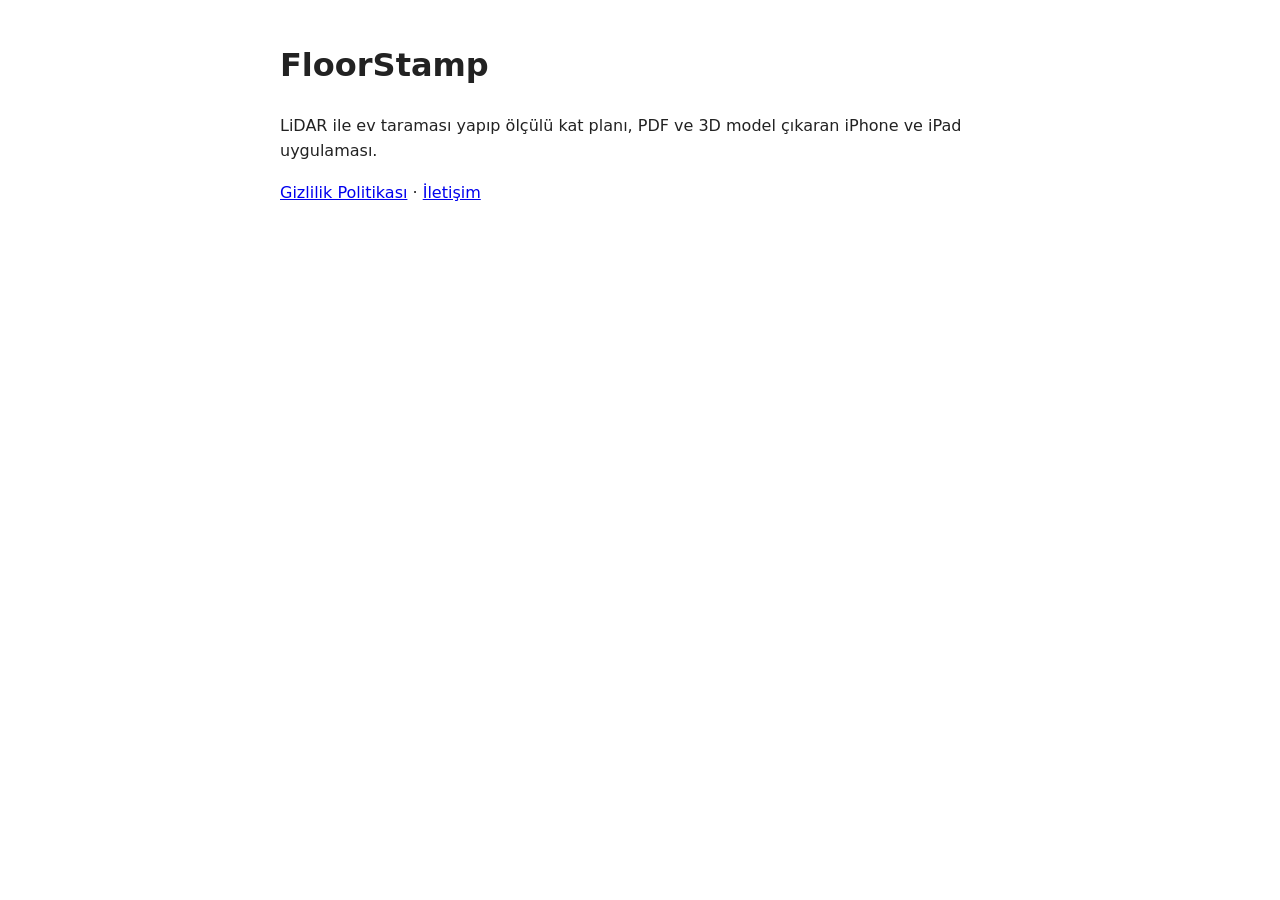
==== index.html @ 36d87bac "FloorStamp gizlilik ve tanıtım sayfası" ====
<!doctype html>
<html lang="tr"><head><meta charset="utf-8"><meta name="viewport" content="width=device-width,initial-scale=1">
<title>FloorStamp</title>
<style>body{font:16px/1.6 -apple-system,system-ui,sans-serif;max-width:720px;margin:40px auto;padding:0 16px;color:#222;background:#fff}</style></head>
<body><h1>FloorStamp</h1><p>LiDAR ile ev taraması yapıp ölçülü kat planı, PDF ve 3D model çıkaran iPhone ve iPad uygulaması.</p>
<p><a href="gizlilik.html">Gizlilik Politikası</a> · <a href="mailto:agimnat@gmail.com">İletişim</a></p></body></html>
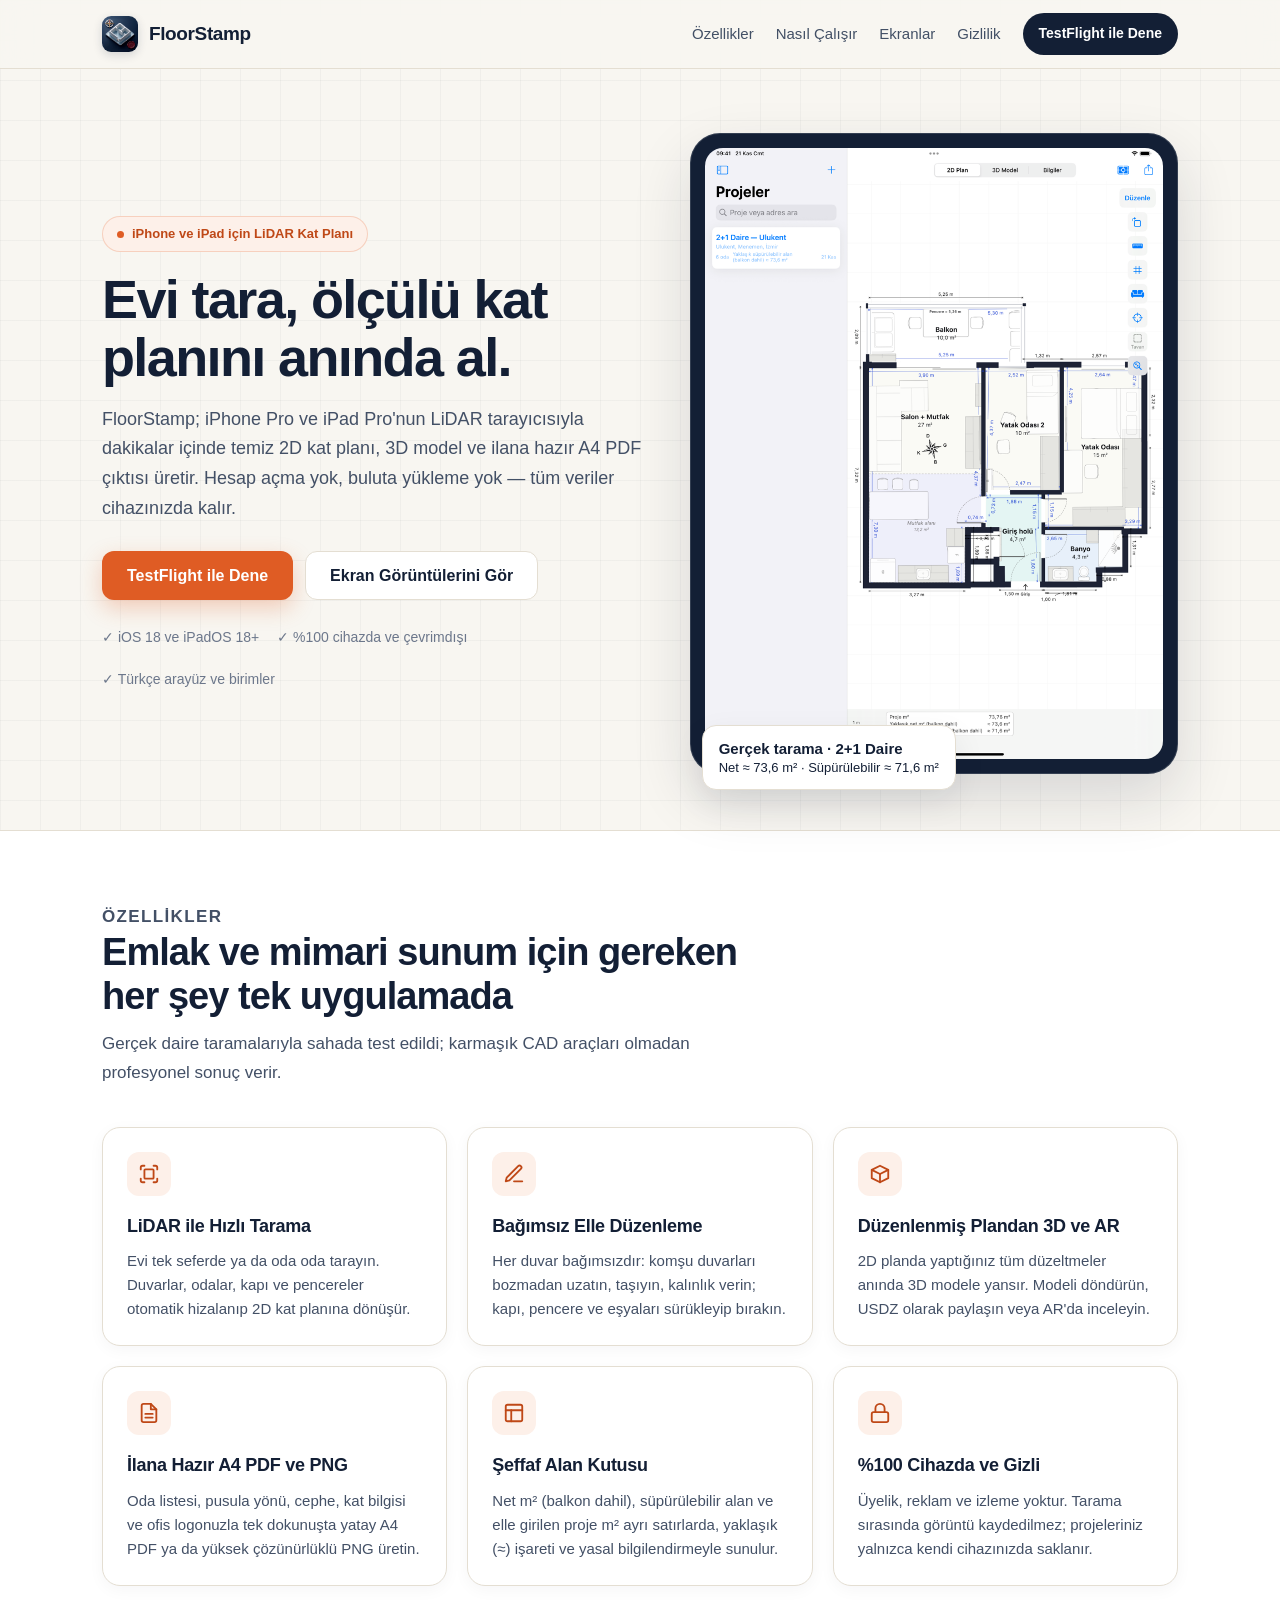
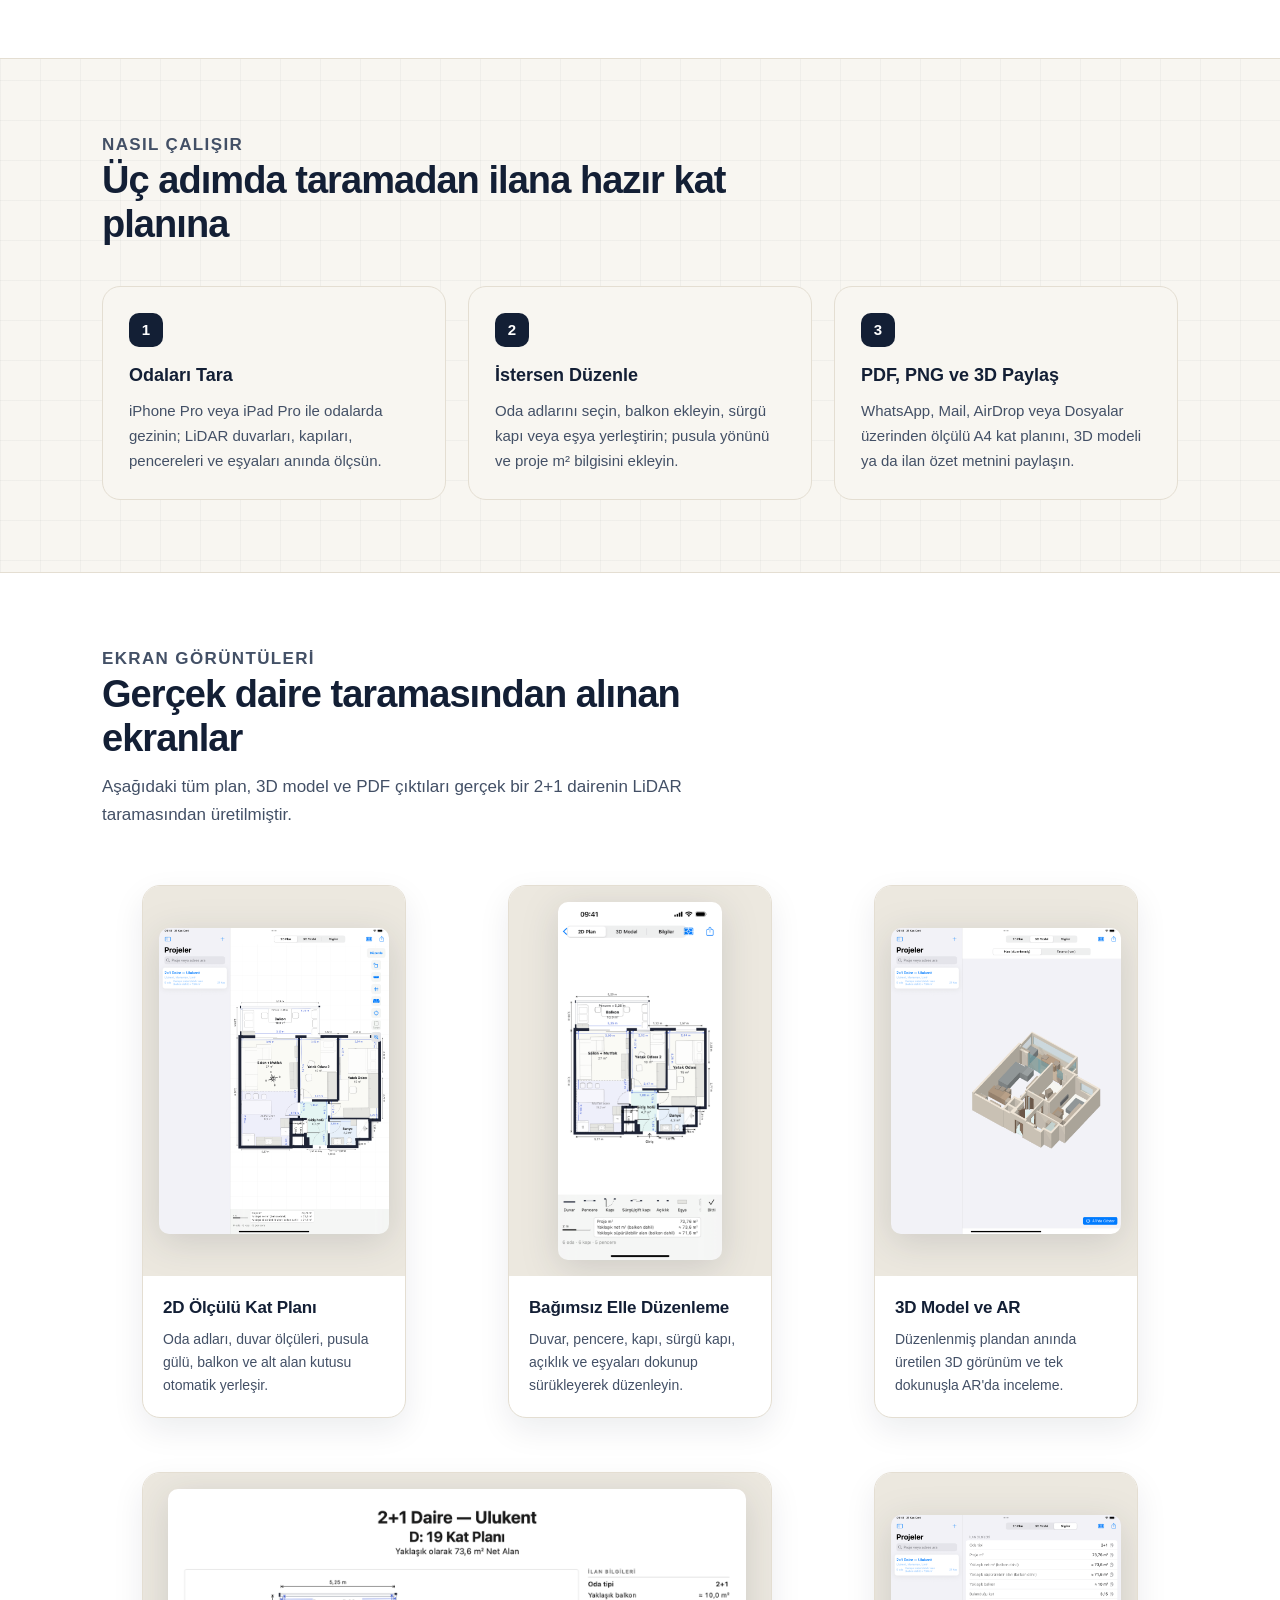
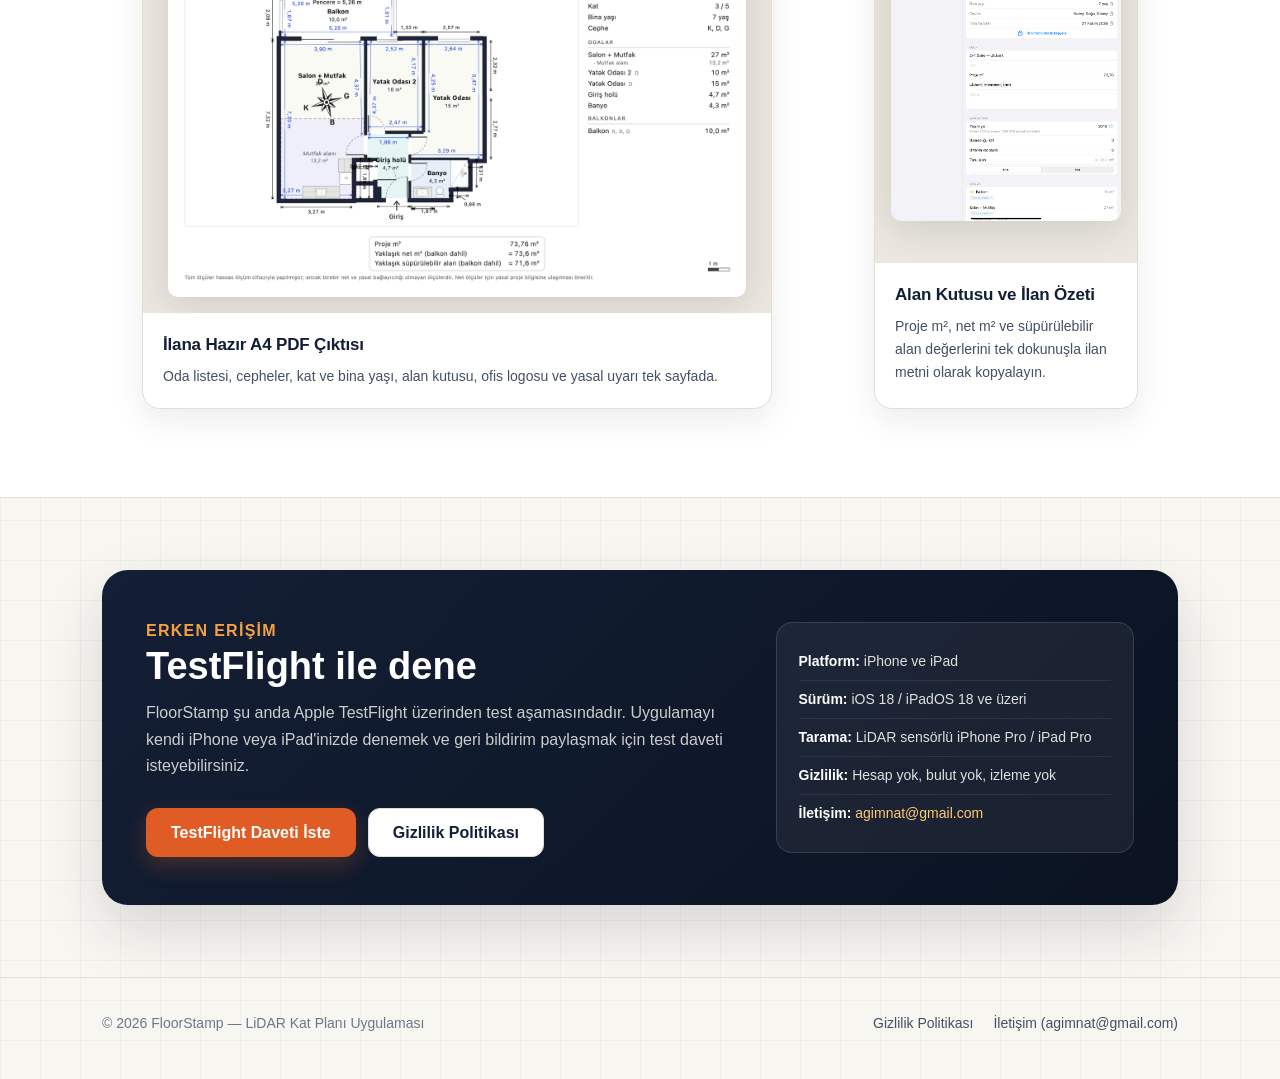
==== commit 7b5d1139: "Tanıtım sitesi yenilendi; FloorStamp simgesi ve ekran görüntüleri" ====
--- a/index.html
+++ b/index.html
@@ -1,6 +1,255 @@
 <!doctype html>
-<html lang="tr"><head><meta charset="utf-8"><meta name="viewport" content="width=device-width,initial-scale=1">
-<title>FloorStamp</title>
-<style>body{font:16px/1.6 -apple-system,system-ui,sans-serif;max-width:720px;margin:40px auto;padding:0 16px;color:#222;background:#fff}</style></head>
-<body><h1>FloorStamp</h1><p>LiDAR ile ev taraması yapıp ölçülü kat planı, PDF ve 3D model çıkaran iPhone ve iPad uygulaması.</p>
-<p><a href="gizlilik.html">Gizlilik Politikası</a> · <a href="mailto:agimnat@gmail.com">İletişim</a></p></body></html>
+<html lang="tr">
+<head>
+  <meta charset="utf-8">
+  <meta name="viewport" content="width=device-width,initial-scale=1">
+  <title>FloorStamp — LiDAR ile Ölçülü Kat Planı, PDF ve 3D Model</title>
+  <meta name="description" content="iPhone ve iPad'in LiDAR tarayıcısıyla dakikalar içinde ölçülü 2D kat planı, 3D model ve ilana hazır PDF çıkaran Türkçe uygulama. Hesap yok, bulut yok.">
+  <link rel="icon" type="image/png" href="gorseller/ikon.png">
+  <link rel="apple-touch-icon" href="gorseller/ikon.png">
+  <link rel="stylesheet" href="stil.css">
+</head>
+<body>
+  <header class="topbar">
+    <div class="wrap topbar-inner">
+      <a class="brand" href="#">
+        <img class="brand-mark" src="gorseller/ikon.png" width="36" height="36" alt="FloorStamp simgesi">
+        <span>FloorStamp</span>
+      </a>
+      <nav class="nav" aria-label="Ana menü">
+        <a href="#ozellikler">Özellikler</a>
+        <a href="#nasil">Nasıl Çalışır</a>
+        <a href="#ekranlar">Ekranlar</a>
+        <a href="gizlilik.html">Gizlilik</a>
+        <a href="#testflight" class="nav-cta">TestFlight ile Dene</a>
+      </nav>
+    </div>
+  </header>
+
+  <main>
+    <!-- Hero -->
+    <section class="hero">
+      <div class="wrap hero-grid">
+        <div>
+          <div class="pill">
+            <span class="pill-dot" aria-hidden="true"></span>
+            iPhone ve iPad için LiDAR Kat Planı
+          </div>
+          <h1>Evi tara, ölçülü kat planını anında al.</h1>
+          <p class="hero-lead">
+            FloorStamp; iPhone Pro ve iPad Pro'nun LiDAR tarayıcısıyla dakikalar içinde temiz 2D kat planı, 3D model ve ilana hazır A4 PDF çıktısı üretir. Hesap açma yok, buluta yükleme yok — tüm veriler cihazınızda kalır.
+          </p>
+          <div class="btn-row">
+            <a class="btn btn-primary" href="#testflight">TestFlight ile Dene</a>
+            <a class="btn btn-secondary" href="#ekranlar">Ekran Görüntülerini Gör</a>
+          </div>
+          <div class="hero-meta">
+            <span>✓ iOS 18 ve iPadOS 18+</span>
+            <span>✓ %100 cihazda ve çevrimdışı</span>
+            <span>✓ Türkçe arayüz ve birimler</span>
+          </div>
+        </div>
+
+        <div class="hero-visual">
+          <div class="hero-frame">
+            <img src="gorseller/ekran-plan.png" alt="FloorStamp 2D kat planı ekran görüntüsü">
+          </div>
+          <div class="hero-badge">
+            <strong>Gerçek tarama · 2+1 Daire</strong>
+            Net ≈ 73,6 m² · Süpürülebilir ≈ 71,6 m²
+          </div>
+        </div>
+      </div>
+    </section>
+
+    <!-- Özellikler -->
+    <section id="ozellikler" class="band band-white">
+      <div class="wrap">
+        <div class="section-head">
+          <p class="eyebrow">Özellikler</p>
+          <h2>Emlak ve mimari sunum için gereken her şey tek uygulamada</h2>
+          <p>Gerçek daire taramalarıyla sahada test edildi; karmaşık CAD araçları olmadan profesyonel sonuç verir.</p>
+        </div>
+
+        <div class="features">
+          <article class="card">
+            <div class="card-icon" aria-hidden="true">
+              <svg width="22" height="22" viewBox="0 0 24 24" fill="none" stroke="currentColor" stroke-width="2" stroke-linecap="round" stroke-linejoin="round"><path d="M3 7V5a2 2 0 0 1 2-2h2"/><path d="M17 3h2a2 2 0 0 1 2 2v2"/><path d="M21 17v2a2 2 0 0 1-2 2h-2"/><path d="M7 21H5a2 2 0 0 1-2-2v-2"/><rect x="7" y="7" width="10" height="10" rx="1"/></svg>
+            </div>
+            <h3>LiDAR ile Hızlı Tarama</h3>
+            <p>Evi tek seferde ya da oda oda tarayın. Duvarlar, odalar, kapı ve pencereler otomatik hizalanıp 2D kat planına dönüşür.</p>
+          </article>
+
+          <article class="card">
+            <div class="card-icon" aria-hidden="true">
+              <svg width="22" height="22" viewBox="0 0 24 24" fill="none" stroke="currentColor" stroke-width="2" stroke-linecap="round" stroke-linejoin="round"><path d="M12 20h9"/><path d="M16.5 3.5a2.1 2.1 0 0 1 3 3L7 19l-4 1 1-4Z"/></svg>
+            </div>
+            <h3>Bağımsız Elle Düzenleme</h3>
+            <p>Her duvar bağımsızdır: komşu duvarları bozmadan uzatın, taşıyın, kalınlık verin; kapı, pencere ve eşyaları sürükleyip bırakın.</p>
+          </article>
+
+          <article class="card">
+            <div class="card-icon" aria-hidden="true">
+              <svg width="22" height="22" viewBox="0 0 24 24" fill="none" stroke="currentColor" stroke-width="2" stroke-linecap="round" stroke-linejoin="round"><path d="m12 3 9 4.5v9L12 21l-9-4.5v-9L12 3Z"/><path d="m12 12 9-4.5"/><path d="M12 12v9"/><path d="M12 12 3 7.5"/></svg>
+            </div>
+            <h3>Düzenlenmiş Plandan 3D ve AR</h3>
+            <p>2D planda yaptığınız tüm düzeltmeler anında 3D modele yansır. Modeli döndürün, USDZ olarak paylaşın veya AR'da inceleyin.</p>
+          </article>
+
+          <article class="card">
+            <div class="card-icon" aria-hidden="true">
+              <svg width="22" height="22" viewBox="0 0 24 24" fill="none" stroke="currentColor" stroke-width="2" stroke-linecap="round" stroke-linejoin="round"><path d="M14 2H6a2 2 0 0 0-2 2v16a2 2 0 0 0 2 2h12a2 2 0 0 0 2-2V8Z"/><path d="M14 2v6h6"/><path d="M16 13H8"/><path d="M16 17H8"/></svg>
+            </div>
+            <h3>İlana Hazır A4 PDF ve PNG</h3>
+            <p>Oda listesi, pusula yönü, cephe, kat bilgisi ve ofis logonuzla tek dokunuşta yatay A4 PDF ya da yüksek çözünürlüklü PNG üretin.</p>
+          </article>
+
+          <article class="card">
+            <div class="card-icon" aria-hidden="true">
+              <svg width="22" height="22" viewBox="0 0 24 24" fill="none" stroke="currentColor" stroke-width="2" stroke-linecap="round" stroke-linejoin="round"><rect x="3" y="3" width="18" height="18" rx="2"/><path d="M3 9h18"/><path d="M9 21V9"/></svg>
+            </div>
+            <h3>Şeffaf Alan Kutusu</h3>
+            <p>Net m² (balkon dahil), süpürülebilir alan ve elle girilen proje m² ayrı satırlarda, yaklaşık (≈) işareti ve yasal bilgilendirmeyle sunulur.</p>
+          </article>
+
+          <article class="card">
+            <div class="card-icon" aria-hidden="true">
+              <svg width="22" height="22" viewBox="0 0 24 24" fill="none" stroke="currentColor" stroke-width="2" stroke-linecap="round" stroke-linejoin="round"><rect x="3" y="11" width="18" height="11" rx="2"/><path d="M7 11V7a5 5 0 0 1 10 0v4"/></svg>
+            </div>
+            <h3>%100 Cihazda ve Gizli</h3>
+            <p>Üyelik, reklam ve izleme yoktur. Tarama sırasında görüntü kaydedilmez; projeleriniz yalnızca kendi cihazınızda saklanır.</p>
+          </article>
+        </div>
+      </div>
+    </section>
+
+    <!-- Nasıl çalışır -->
+    <section id="nasil" class="band">
+      <div class="wrap">
+        <div class="section-head">
+          <p class="eyebrow">Nasıl Çalışır</p>
+          <h2>Üç adımda taramadan ilana hazır kat planına</h2>
+        </div>
+
+        <div class="steps">
+          <div class="step">
+            <div class="step-num">1</div>
+            <h3>Odaları Tara</h3>
+            <p>iPhone Pro veya iPad Pro ile odalarda gezinin; LiDAR duvarları, kapıları, pencereleri ve eşyaları anında ölçsün.</p>
+          </div>
+          <div class="step">
+            <div class="step-num">2</div>
+            <h3>İstersen Düzenle</h3>
+            <p>Oda adlarını seçin, balkon ekleyin, sürgü kapı veya eşya yerleştirin; pusula yönünü ve proje m² bilgisini ekleyin.</p>
+          </div>
+          <div class="step">
+            <div class="step-num">3</div>
+            <h3>PDF, PNG ve 3D Paylaş</h3>
+            <p>WhatsApp, Mail, AirDrop veya Dosyalar üzerinden ölçülü A4 kat planını, 3D modeli ya da ilan özet metnini paylaşın.</p>
+          </div>
+        </div>
+      </div>
+    </section>
+
+    <!-- Ekran görüntüleri -->
+    <section id="ekranlar" class="band band-white">
+      <div class="wrap">
+        <div class="section-head">
+          <p class="eyebrow">Ekran Görüntüleri</p>
+          <h2>Gerçek daire taramasından alınan ekranlar</h2>
+          <p>Aşağıdaki tüm plan, 3D model ve PDF çıktıları gerçek bir 2+1 dairenin LiDAR taramasından üretilmiştir.</p>
+        </div>
+
+        <div class="gallery">
+          <figure class="shot-card">
+            <div class="shot-img-wrap">
+              <img src="gorseller/ekran-plan.png" alt="Ölçülü 2D kat planı ekranı">
+            </div>
+            <figcaption class="shot-body">
+              <h3>2D Ölçülü Kat Planı</h3>
+              <p>Oda adları, duvar ölçüleri, pusula gülü, balkon ve alt alan kutusu otomatik yerleşir.</p>
+            </figcaption>
+          </figure>
+
+          <figure class="shot-card">
+            <div class="shot-img-wrap">
+              <img src="gorseller/ekran-duzenleme.png" alt="Elle plan düzenleme ekranı">
+            </div>
+            <figcaption class="shot-body">
+              <h3>Bağımsız Elle Düzenleme</h3>
+              <p>Duvar, pencere, kapı, sürgü kapı, açıklık ve eşyaları dokunup sürükleyerek düzenleyin.</p>
+            </figcaption>
+          </figure>
+
+          <figure class="shot-card">
+            <div class="shot-img-wrap">
+              <img src="gorseller/ekran-3d.png" alt="Düzenlenmiş plandan 3D model ekranı">
+            </div>
+            <figcaption class="shot-body">
+              <h3>3D Model ve AR</h3>
+              <p>Düzenlenmiş plandan anında üretilen 3D görünüm ve tek dokunuşla AR'da inceleme.</p>
+            </figcaption>
+          </figure>
+
+          <figure class="shot-card wide">
+            <div class="shot-img-wrap">
+              <img src="gorseller/ekran-pdf.png" alt="İlana hazır A4 PDF kat planı çıktısı">
+            </div>
+            <figcaption class="shot-body">
+              <h3>İlana Hazır A4 PDF Çıktısı</h3>
+              <p>Oda listesi, cepheler, kat ve bina yaşı, alan kutusu, ofis logosu ve yasal uyarı tek sayfada.</p>
+            </figcaption>
+          </figure>
+
+          <figure class="shot-card">
+            <div class="shot-img-wrap">
+              <img src="gorseller/ekran-alan.png" alt="Alan kutusu ve ilan bilgileri ekranı">
+            </div>
+            <figcaption class="shot-body">
+              <h3>Alan Kutusu ve İlan Özeti</h3>
+              <p>Proje m², net m² ve süpürülebilir alan değerlerini tek dokunuşla ilan metni olarak kopyalayın.</p>
+            </figcaption>
+          </figure>
+        </div>
+      </div>
+    </section>
+
+    <!-- TestFlight -->
+    <section id="testflight" class="band">
+      <div class="wrap">
+        <div class="tf-box">
+          <div>
+            <p class="eyebrow">Erken Erişim</p>
+            <h2>TestFlight ile dene</h2>
+            <p>
+              FloorStamp şu anda Apple TestFlight üzerinden test aşamasındadır. Uygulamayı kendi iPhone veya iPad'inizde denemek ve geri bildirim paylaşmak için test daveti isteyebilirsiniz.
+            </p>
+            <div class="btn-row">
+              <a class="btn btn-primary" href="mailto:agimnat@gmail.com?subject=FloorStamp%20TestFlight%20Daveti&body=Merhaba%2C%0A%0AFloorStamp%20TestFlight%20s%C3%BCr%C3%BCm%C3%BCn%C3%BC%20denemek%20istiyorum.%0ACihaz%C4%B1m%3A%20">TestFlight Daveti İste</a>
+              <a class="btn btn-secondary" href="gizlilik.html">Gizlilik Politikası</a>
+            </div>
+          </div>
+
+          <ul class="tf-specs" aria-label="Sistem gereksinimleri">
+            <li><strong>Platform:</strong> iPhone ve iPad</li>
+            <li><strong>Sürüm:</strong> iOS 18 / iPadOS 18 ve üzeri</li>
+            <li><strong>Tarama:</strong> LiDAR sensörlü iPhone Pro / iPad Pro</li>
+            <li><strong>Gizlilik:</strong> Hesap yok, bulut yok, izleme yok</li>
+            <li><strong>İletişim:</strong> <a href="mailto:agimnat@gmail.com" style="color:#ffc875">agimnat@gmail.com</a></li>
+          </ul>
+        </div>
+      </div>
+    </section>
+  </main>
+
+  <footer>
+    <div class="wrap footer-inner">
+      <span>© 2026 FloorStamp — LiDAR Kat Planı Uygulaması</span>
+      <div class="footer-links">
+        <a href="gizlilik.html">Gizlilik Politikası</a>
+        <a href="mailto:agimnat@gmail.com">İletişim (agimnat@gmail.com)</a>
+      </div>
+    </div>
+  </footer>
+</body>
+</html>
--- a/stil.css
+++ b/stil.css
@@ -0,0 +1,560 @@
+/* FloorStamp — Statik, dış bağımlılıksız mimari tanıtım sitesi stilleri */
+:root {
+  --bg: #f8f6f1;
+  --surface: #ffffff;
+  --surface-alt: #f1ede4;
+  --ink: #131f35;
+  --ink-soft: #435066;
+  --ink-muted: #6c778b;
+  --accent: #df5c24;
+  --accent-dark: #bf4817;
+  --accent-soft: #fdf0e9;
+  --navy: #131f35;
+  --navy-deep: #0b1322;
+  --gold: #f5a044;
+  --line: #e4ded2;
+  --radius: 18px;
+  --radius-sm: 12px;
+  --shadow: 0 12px 32px rgba(19, 31, 53, 0.08);
+  --shadow-lg: 0 24px 60px rgba(19, 31, 53, 0.14);
+  --max: 1120px;
+}
+
+*, *::before, *::after { box-sizing: border-box; }
+
+html {
+  scroll-behavior: smooth;
+  -webkit-text-size-adjust: 100%;
+}
+
+body {
+  margin: 0;
+  font: 16px/1.65 -apple-system, BlinkMacSystemFont, "SF Pro Text", "Segoe UI", Roboto, Helvetica, Arial, sans-serif;
+  color: var(--ink);
+  background: var(--bg);
+  background-image:
+    linear-gradient(to right, rgba(19, 31, 53, 0.035) 1px, transparent 1px),
+    linear-gradient(to bottom, rgba(19, 31, 53, 0.035) 1px, transparent 1px);
+  background-size: 40px 40px;
+}
+
+img { max-width: 100%; height: auto; display: block; }
+a { color: var(--accent-dark); text-decoration: none; }
+a:hover { text-decoration: underline; }
+
+.wrap {
+  max-width: var(--max);
+  margin: 0 auto;
+  padding: 0 22px;
+}
+
+/* Üst çubuk */
+.topbar {
+  position: sticky;
+  top: 0;
+  z-index: 40;
+  background: rgba(248, 246, 241, 0.88);
+  backdrop-filter: blur(14px);
+  -webkit-backdrop-filter: blur(14px);
+  border-bottom: 1px solid var(--line);
+}
+
+.topbar-inner {
+  display: flex;
+  align-items: center;
+  justify-content: space-between;
+  gap: 16px;
+  height: 68px;
+}
+
+.brand {
+  display: inline-flex;
+  align-items: center;
+  gap: 11px;
+  color: var(--ink);
+  font-weight: 700;
+  font-size: 19px;
+  letter-spacing: -0.02em;
+}
+.brand:hover { text-decoration: none; }
+
+.brand-mark {
+  width: 36px;
+  height: 36px;
+  border-radius: 9px;
+  box-shadow: 0 3px 10px rgba(19, 31, 53, 0.16);
+  flex-shrink: 0;
+}
+
+.nav {
+  display: flex;
+  align-items: center;
+  gap: 22px;
+  font-size: 15px;
+  font-weight: 500;
+}
+
+.nav a {
+  color: var(--ink-soft);
+  transition: color 0.15s ease;
+}
+.nav a:hover {
+  color: var(--ink);
+  text-decoration: none;
+}
+
+.nav-cta {
+  padding: 9px 16px;
+  border-radius: 999px;
+  background: var(--navy);
+  color: #fff !important;
+  font-weight: 600;
+  font-size: 14px;
+}
+.nav-cta:hover { background: var(--accent); }
+
+/* Düğmeler */
+.btn-row {
+  display: flex;
+  flex-wrap: wrap;
+  gap: 12px;
+  margin-top: 28px;
+}
+
+.btn {
+  display: inline-flex;
+  align-items: center;
+  justify-content: center;
+  gap: 8px;
+  padding: 14px 24px;
+  border-radius: 12px;
+  font-weight: 600;
+  font-size: 16px;
+  line-height: 1.2;
+  border: 1px solid transparent;
+  transition: transform 0.14s ease, background 0.15s ease, box-shadow 0.15s ease;
+}
+.btn:hover { text-decoration: none; transform: translateY(-1px); }
+
+.btn-primary {
+  background: var(--accent);
+  color: #fff;
+  box-shadow: 0 8px 22px rgba(223, 92, 36, 0.28);
+}
+.btn-primary:hover { background: var(--accent-dark); }
+
+.btn-secondary {
+  background: var(--surface);
+  color: var(--ink);
+  border-color: var(--line);
+}
+.btn-secondary:hover { background: var(--surface-alt); }
+
+/* Hero */
+.hero {
+  padding: 64px 0 56px;
+}
+
+.hero-grid {
+  display: grid;
+  grid-template-columns: 1.05fr 0.95fr;
+  gap: 48px;
+  align-items: center;
+}
+
+.pill {
+  display: inline-flex;
+  align-items: center;
+  gap: 8px;
+  padding: 6px 14px;
+  border-radius: 999px;
+  background: var(--accent-soft);
+  color: var(--accent-dark);
+  font-size: 13px;
+  font-weight: 600;
+  border: 1px solid rgba(223, 92, 36, 0.22);
+  margin-bottom: 18px;
+}
+
+.pill-dot {
+  width: 7px;
+  height: 7px;
+  border-radius: 50%;
+  background: var(--accent);
+}
+
+.hero h1 {
+  margin: 0 0 18px;
+  font-size: clamp(34px, 5vw, 54px);
+  line-height: 1.08;
+  letter-spacing: -0.03em;
+  color: var(--ink);
+}
+
+.hero-lead {
+  margin: 0;
+  font-size: 18px;
+  line-height: 1.65;
+  color: var(--ink-soft);
+  max-width: 540px;
+}
+
+.hero-meta {
+  display: flex;
+  flex-wrap: wrap;
+  gap: 18px;
+  margin-top: 26px;
+  font-size: 14px;
+  color: var(--ink-muted);
+}
+.hero-meta span {
+  display: inline-flex;
+  align-items: center;
+  gap: 6px;
+}
+
+.hero-visual {
+  position: relative;
+  display: flex;
+  justify-content: center;
+  align-items: center;
+}
+
+.hero-frame {
+  background: var(--navy);
+  padding: 14px;
+  border-radius: 30px;
+  box-shadow: var(--shadow-lg);
+  border: 1px solid rgba(255, 255, 255, 0.14);
+  max-width: 490px;
+  width: 100%;
+}
+
+.hero-frame img {
+  border-radius: 18px;
+  width: 100%;
+}
+
+.hero-badge {
+  position: absolute;
+  bottom: -16px;
+  left: 12px;
+  background: var(--surface);
+  border: 1px solid var(--line);
+  border-radius: 14px;
+  padding: 12px 16px;
+  box-shadow: var(--shadow);
+  font-size: 13px;
+  line-height: 1.4;
+}
+.hero-badge strong {
+  display: block;
+  font-size: 15px;
+  color: var(--ink);
+}
+
+/* Bölümler */
+section.band {
+  padding: 72px 0;
+}
+
+.band-white {
+  background: var(--surface);
+  border-top: 1px solid var(--line);
+  border-bottom: 1px solid var(--line);
+}
+
+.section-head {
+  max-width: 660px;
+  margin-bottom: 40px;
+}
+
+.eyebrow {
+  text-transform: uppercase;
+  letter-spacing: 0.08em;
+  font-size: 12px;
+  font-weight: 700;
+  color: var(--accent-dark);
+  margin: 0 0 8px;
+}
+
+.section-head h2 {
+  margin: 0 0 12px;
+  font-size: clamp(26px, 3.6vw, 38px);
+  line-height: 1.15;
+  letter-spacing: -0.025em;
+}
+
+.section-head p {
+  margin: 0;
+  color: var(--ink-soft);
+  font-size: 17px;
+}
+
+/* Özellik kartları */
+.features {
+  display: grid;
+  grid-template-columns: repeat(3, minmax(0, 1fr));
+  gap: 20px;
+}
+
+.card {
+  background: var(--surface);
+  border: 1px solid var(--line);
+  border-radius: var(--radius);
+  padding: 24px;
+  box-shadow: 0 4px 16px rgba(19, 31, 53, 0.04);
+}
+
+.card-icon {
+  width: 44px;
+  height: 44px;
+  border-radius: 12px;
+  background: var(--accent-soft);
+  color: var(--accent-dark);
+  display: grid;
+  place-items: center;
+  margin-bottom: 16px;
+}
+
+.card h3 {
+  margin: 0 0 8px;
+  font-size: 18px;
+  letter-spacing: -0.015em;
+}
+
+.card p {
+  margin: 0;
+  color: var(--ink-soft);
+  font-size: 15px;
+  line-height: 1.6;
+}
+
+/* 3 Adım */
+.steps {
+  display: grid;
+  grid-template-columns: repeat(3, minmax(0, 1fr));
+  gap: 22px;
+}
+
+.step {
+  background: var(--bg);
+  border: 1px solid var(--line);
+  border-radius: var(--radius);
+  padding: 26px;
+}
+
+.step-num {
+  display: inline-grid;
+  place-items: center;
+  width: 34px;
+  height: 34px;
+  border-radius: 10px;
+  background: var(--navy);
+  color: #fff;
+  font-weight: 700;
+  font-size: 15px;
+  margin-bottom: 14px;
+}
+
+.step h3 { margin: 0 0 8px; font-size: 18px; }
+.step p { margin: 0; color: var(--ink-soft); font-size: 15px; }
+
+/* Ekran görüntüleri galerisi */
+.gallery {
+  display: grid;
+  grid-template-columns: repeat(3, minmax(0, 1fr));
+  gap: 22px;
+}
+
+.shot-card {
+  background: var(--surface);
+  border: 1px solid var(--line);
+  border-radius: var(--radius);
+  overflow: hidden;
+  box-shadow: var(--shadow);
+  display: flex;
+  flex-direction: column;
+}
+
+.shot-card.wide {
+  grid-column: span 2;
+}
+
+.shot-img-wrap {
+  background: #ece8df;
+  padding: 16px;
+  overflow: hidden;
+  height: 390px;
+  display: flex;
+  align-items: center;
+  justify-content: center;
+}
+
+.shot-card.wide .shot-img-wrap {
+  height: 440px;
+}
+
+.shot-card img {
+  max-width: 100%;
+  max-height: 100%;
+  width: auto;
+  height: auto;
+  object-fit: contain;
+  border-radius: 10px;
+  filter: drop-shadow(0 8px 18px rgba(19, 31, 53, 0.14));
+}
+
+.shot-body {
+  padding: 18px 20px 20px;
+}
+
+.shot-body h3 {
+  margin: 0 0 6px;
+  font-size: 17px;
+  letter-spacing: -0.01em;
+}
+
+.shot-body p {
+  margin: 0;
+  font-size: 14px;
+  color: var(--ink-soft);
+}
+
+/* TestFlight CTA kutusu */
+.tf-box {
+  background: linear-gradient(135deg, var(--navy) 0%, var(--navy-deep) 100%);
+  color: #f6f4ef;
+  border-radius: 26px;
+  padding: 48px 44px;
+  display: grid;
+  grid-template-columns: 1.25fr 0.75fr;
+  gap: 32px;
+  align-items: center;
+  box-shadow: var(--shadow-lg);
+}
+
+.tf-box .eyebrow { color: var(--gold); }
+.tf-box h2 {
+  margin: 0 0 12px;
+  font-size: clamp(26px, 3.6vw, 38px);
+  line-height: 1.15;
+  color: #fff;
+}
+.tf-box p {
+  margin: 0;
+  color: rgba(246, 244, 239, 0.82);
+  font-size: 16px;
+}
+
+.tf-specs {
+  list-style: none;
+  margin: 0;
+  padding: 20px 22px;
+  background: rgba(255, 255, 255, 0.06);
+  border: 1px solid rgba(255, 255, 255, 0.12);
+  border-radius: 16px;
+  font-size: 14px;
+  color: rgba(246, 244, 239, 0.9);
+}
+.tf-specs li {
+  padding: 7px 0;
+  border-bottom: 1px solid rgba(255, 255, 255, 0.08);
+}
+.tf-specs li:last-child { border-bottom: none; }
+.tf-specs strong { color: #fff; }
+
+/* Gizlilik / metin sayfası */
+.doc-wrap {
+  max-width: 780px;
+  margin: 44px auto 72px;
+  padding: 0 22px;
+}
+
+.doc-card {
+  background: var(--surface);
+  border: 1px solid var(--line);
+  border-radius: 22px;
+  padding: 40px 42px;
+  box-shadow: var(--shadow);
+}
+
+.doc-card h1 {
+  margin: 0 0 8px;
+  font-size: clamp(26px, 4vw, 34px);
+  letter-spacing: -0.025em;
+}
+
+.doc-date {
+  margin: 0 0 24px;
+  font-size: 14px;
+  color: var(--ink-muted);
+}
+
+.doc-card h2 {
+  margin: 28px 0 8px;
+  font-size: 19px;
+  color: var(--ink);
+}
+
+.doc-card p {
+  margin: 0 0 12px;
+  color: var(--ink-soft);
+}
+
+.doc-highlight {
+  background: var(--accent-soft);
+  border: 1px solid rgba(223, 92, 36, 0.22);
+  border-radius: 14px;
+  padding: 16px 18px;
+  margin: 20px 0;
+  color: var(--ink);
+}
+
+/* Alt bilgi */
+footer {
+  border-top: 1px solid var(--line);
+  padding: 34px 0 44px;
+  font-size: 14px;
+  color: var(--ink-muted);
+}
+
+.footer-inner {
+  display: flex;
+  flex-wrap: wrap;
+  align-items: center;
+  justify-content: space-between;
+  gap: 16px;
+}
+
+.footer-links {
+  display: flex;
+  flex-wrap: wrap;
+  gap: 20px;
+}
+.footer-links a { color: var(--ink-soft); font-weight: 500; }
+
+/* Mobil uyum */
+@media (max-width: 900px) {
+  .hero-grid, .tf-box {
+    grid-template-columns: 1fr;
+    gap: 32px;
+  }
+  .features, .steps, .gallery {
+    grid-template-columns: repeat(2, minmax(0, 1fr));
+  }
+  .shot-card.wide { grid-column: span 2; }
+  .hero-badge { position: static; margin-top: 14px; }
+  .hero-visual { flex-direction: column; }
+}
+
+@media (max-width: 640px) {
+  .topbar-inner { height: 60px; }
+  .nav a:not(.nav-cta) { display: none; }
+  .hero { padding: 38px 0 36px; }
+  section.band { padding: 48px 0; }
+  .features, .steps, .gallery { grid-template-columns: 1fr; }
+  .shot-card.wide { grid-column: span 1; }
+  .tf-box { padding: 30px 24px; }
+  .doc-card { padding: 26px 22px; }
+}
